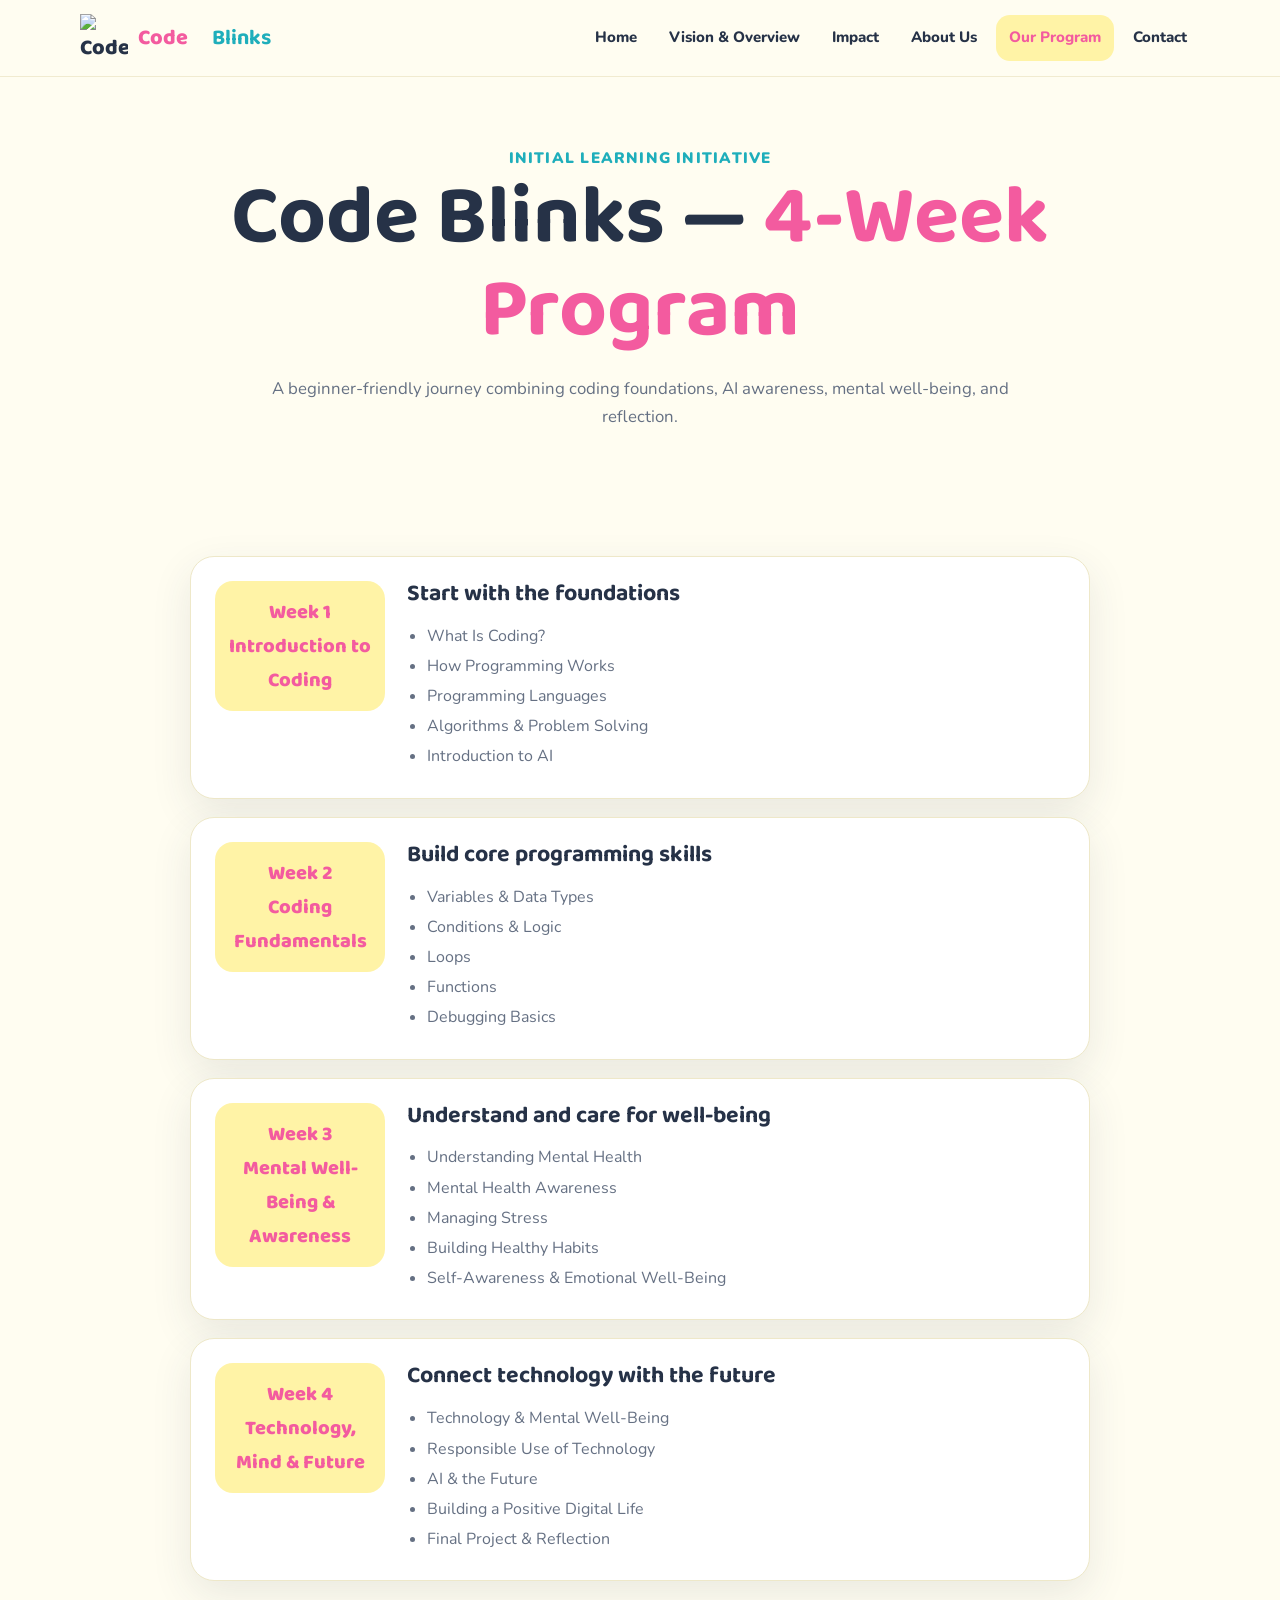
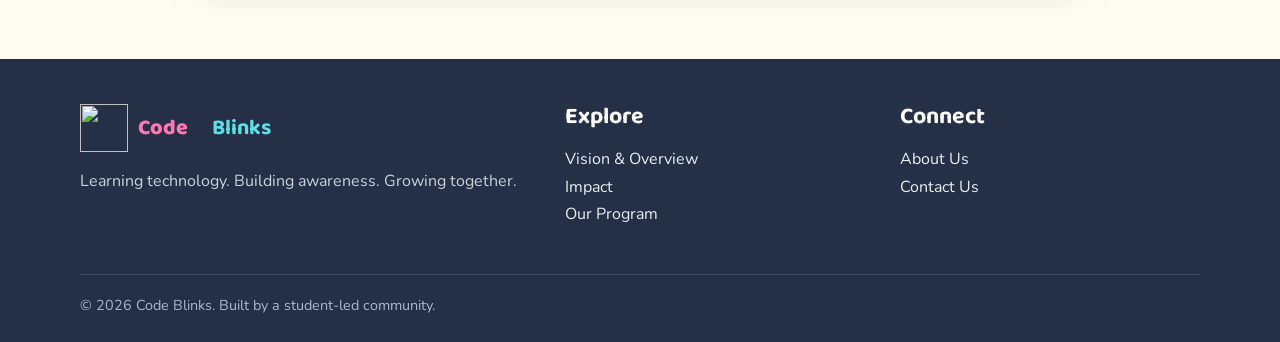
==== program.html @ 30666ae7 "Add another section" ====
<!doctype html>
<html lang="en">
<head>
<meta charset="utf-8">
<meta name="viewport" content="width=device-width,initial-scale=1">
<meta name="description" content="Code Blinks — a student-led community for technology learning, AI awareness, mental well-being, and growth.">
<title>Our Program | Code Blinks</title>
<link rel="stylesheet" href="style.css">
</head>
<body>

<header class="navbar">
  <div class="container nav-inner">
    <a class="brand" href="index.html">
      <img src="assets/logo.png" alt="Code Blinks logo">
      <span>Code</span>&nbsp;<b>Blinks</b>
    </a>
    <button class="menu-btn" aria-label="Open navigation" onclick="toggleMenu()">☰</button>
    <nav class="nav-links" id="navLinks">
      <a href="index.html">Home</a>
      <a href="vision.html">Vision & Overview</a>
      <a href="impact.html">Impact</a>
      <a href="about.html">About Us</a>
      <a href="program.html">Our Program</a>
      <a href="contact.html">Contact</a>
    </nav>
  </div>
</header>

<main>
<section class="page-hero">
  <div class="container">
    <span class="page-title-mark">Initial learning initiative</span>
    <h1>Code Blinks — <span class="gradient-text">4-Week Program</span></h1>
    <p>A beginner-friendly journey combining coding foundations, AI awareness, mental well-being, and reflection.</p>
  </div>
</section>
<section class="section">
  <div class="container">
    <div class="timeline">
      <article class="week">
        <div class="week-number">Week 1<br>Introduction to Coding</div>
        <div><h3>Start with the foundations</h3><ul><li>What Is Coding?</li><li>How Programming Works</li><li>Programming Languages</li><li>Algorithms & Problem Solving</li><li>Introduction to AI</li></ul></div>
      </article>
      <article class="week">
        <div class="week-number">Week 2<br>Coding Fundamentals</div>
        <div><h3>Build core programming skills</h3><ul><li>Variables & Data Types</li><li>Conditions & Logic</li><li>Loops</li><li>Functions</li><li>Debugging Basics</li></ul></div>
      </article>
      <article class="week">
        <div class="week-number">Week 3<br>Mental Well-Being & Awareness</div>
        <div><h3>Understand and care for well-being</h3><ul><li>Understanding Mental Health</li><li>Mental Health Awareness</li><li>Managing Stress</li><li>Building Healthy Habits</li><li>Self-Awareness & Emotional Well-Being</li></ul></div>
      </article>
      <article class="week">
        <div class="week-number">Week 4<br>Technology, Mind & Future</div>
        <div><h3>Connect technology with the future</h3><ul><li>Technology & Mental Well-Being</li><li>Responsible Use of Technology</li><li>AI & the Future</li><li>Building a Positive Digital Life</li><li>Final Project & Reflection</li></ul></div>
      </article>
    </div>
  </div>
</section>
</main>

<footer class="footer">
  <div class="container">
    <div class="footer-grid">
      <div>
        <a class="brand" href="index.html"><img src="assets/logo.png" alt=""> <span>Code</span>&nbsp;<b>Blinks</b></a>
        <p>Learning technology. Building awareness. Growing together.</p>
      </div>
      <div>
        <h3>Explore</h3>
        <p><a href="vision.html">Vision & Overview</a><br>
        <a href="impact.html">Impact</a><br>
        <a href="program.html">Our Program</a></p>
      </div>
      <div>
        <h3>Connect</h3>
        <p><a href="about.html">About Us</a><br>
        <a href="contact.html">Contact Us</a></p>
      </div>
    </div>
    <div class="footer-bottom">© 2026 Code Blinks. Built by a student-led community.</div>
  </div>
</footer>


<script>
function toggleMenu(){
  document.getElementById('navLinks').classList.toggle('open');
}
document.querySelectorAll('.nav-links a').forEach(a=>{
  if(a.pathname.split('/').pop() === location.pathname.split('/').pop()) a.classList.add('active');
});
</script>

</body>
</html>
---- style.css ----
@import url('https://fonts.googleapis.com/css2?family=Baloo+2:wght@500;600;700;800&family=Nunito:wght@400;600;700;800&display=swap');

:root{
  --cream:#fffdf1;
  --yellow:#fff3a6;
  --yellow-strong:#ffe66d;
  --pink:#f35b9f;
  --cyan:#42cbd7;
  --cyan-dark:#1faebb;
  --ink:#263247;
  --muted:#657083;
  --white:#ffffff;
  --line:#eee8c9;
  --shadow:0 14px 40px rgba(52,62,82,.10);
  --radius:24px;
}

*{box-sizing:border-box}
html{scroll-behavior:smooth}
body{
  margin:0;
  background:var(--cream);
  color:var(--ink);
  font-family:"Nunito",system-ui,-apple-system,sans-serif;
  line-height:1.7;
}
a{color:inherit;text-decoration:none}
img{max-width:100%;display:block}
.container{width:min(1120px,92%);margin:auto}

.navbar{
  position:sticky;top:0;z-index:50;
  background:rgba(255,253,241,.94);
  backdrop-filter:blur(12px);
  border-bottom:1px solid rgba(238,232,201,.8);
}
.nav-inner{height:76px;display:flex;align-items:center;justify-content:space-between;gap:24px}
.brand{display:flex;align-items:center;gap:10px;font-family:"Baloo 2";font-size:1.35rem;font-weight:800}
.brand img{width:48px;height:48px;object-fit:contain}
.brand span{color:var(--pink)}
.brand b{color:var(--cyan-dark)}
.nav-links{display:flex;align-items:center;gap:6px}
.nav-links a{
  padding:10px 13px;border-radius:14px;font-weight:800;font-size:.94rem;
}
.nav-links a:hover,.nav-links a.active{background:var(--yellow);color:var(--pink)}
.menu-btn{display:none;border:0;background:var(--yellow);font-size:1.4rem;border-radius:12px;padding:7px 12px}

.hero{padding:28px 0 70px}
.hero-banner{
  border-radius:30px;overflow:hidden;box-shadow:var(--shadow);
  background:var(--yellow);
}
.hero-banner img{width:100%;height:auto}
.hero-copy{text-align:center;max-width:820px;margin:44px auto 0}
.kicker{
  display:inline-block;background:var(--yellow);color:var(--pink);
  padding:7px 15px;border-radius:999px;font-weight:800;margin-bottom:12px
}
h1,h2,h3{font-family:"Baloo 2";line-height:1.12;margin:0 0 16px}
h1{font-size:clamp(2.6rem,7vw,5.2rem)}
h2{font-size:clamp(2rem,4vw,3.1rem)}
h3{font-size:1.45rem}
.gradient-text{color:var(--pink)}
.hero-copy p{font-size:1.1rem;color:var(--muted);max-width:760px;margin:0 auto 25px}
.buttons{display:flex;justify-content:center;gap:12px;flex-wrap:wrap}
.btn{
  display:inline-flex;align-items:center;justify-content:center;
  padding:12px 21px;border-radius:999px;font-weight:800;border:2px solid transparent;
  transition:.2s transform,.2s box-shadow
}
.btn:hover{transform:translateY(-2px);box-shadow:0 8px 20px rgba(52,62,82,.12)}
.btn-primary{background:var(--pink);color:white}
.btn-secondary{background:white;border-color:var(--cyan);color:var(--cyan-dark)}

.section{padding:78px 0}
.section.alt{background:#fff}
.section-head{text-align:center;max-width:760px;margin:0 auto 38px}
.section-head p{color:var(--muted)}
.grid{display:grid;gap:22px}
.grid-3{grid-template-columns:repeat(3,1fr)}
.grid-2{grid-template-columns:repeat(2,1fr)}
.card{
  background:white;border:1px solid var(--line);border-radius:var(--radius);
  padding:28px;box-shadow:var(--shadow)
}
.card.yellow{background:#fff9ce}
.card.pink{background:#fff0f7}
.card.cyan{background:#ebfcfd}
.icon{
  width:52px;height:52px;border-radius:17px;display:grid;place-items:center;
  font-size:1.6rem;background:var(--yellow);margin-bottom:17px
}
.card p{color:var(--muted);margin:0}
.check-list{list-style:none;padding:0;margin:0}
.check-list li{padding:8px 0 8px 29px;position:relative;color:var(--muted)}
.check-list li:before{content:"✓";position:absolute;left:0;color:var(--pink);font-weight:900}

.page-hero{padding:68px 0 46px;text-align:center}
.page-hero p{max-width:760px;margin:auto;color:var(--muted);font-size:1.05rem}
.page-title-mark{font-size:.95rem;color:var(--cyan-dark);font-weight:900;letter-spacing:.08em;text-transform:uppercase}

.split{display:grid;grid-template-columns:1fr 1fr;gap:45px;align-items:center}
.split-image{border-radius:28px;overflow:hidden;background:var(--yellow);box-shadow:var(--shadow)}
.split-image img{width:100%;height:auto}
.quote{
  border-left:5px solid var(--pink);padding:10px 0 10px 20px;
  font-size:1.15rem;font-weight:700
}

.timeline{display:grid;gap:18px;max-width:900px;margin:auto}
.week{
  display:grid;grid-template-columns:170px 1fr;gap:22px;align-items:start;
  background:white;border:1px solid var(--line);border-radius:24px;padding:24px;box-shadow:var(--shadow)
}
.week-number{
  background:var(--yellow);border-radius:18px;padding:14px;text-align:center;
  font-family:"Baloo 2";font-size:1.25rem;font-weight:800;color:var(--pink)
}
.week ul{margin:8px 0 0;padding-left:20px;color:var(--muted)}
.week li{margin:3px 0}

.mission{
  background:linear-gradient(135deg,#fff5aa,#fff0f7);
  border:1px solid var(--line);border-radius:30px;padding:45px;text-align:center;
  box-shadow:var(--shadow)
}
.mission p{max-width:800px;margin:0 auto 24px;color:var(--muted);font-size:1.08rem}

.footer{background:#253047;color:#fff;padding:45px 0 25px}
.footer-grid{display:grid;grid-template-columns:1.5fr 1fr 1fr;gap:35px}
.footer .brand{color:white}
.footer .brand span{color:#ff76b3}
.footer .brand b{color:#5be0e7}
.footer p{color:#cbd1dc}
.footer a{color:#e9edf3}
.footer a:hover{color:#ffe66d}
.footer-bottom{border-top:1px solid rgba(255,255,255,.12);margin-top:30px;padding-top:18px;color:#aeb7c5;font-size:.9rem}

.contact-form-card{max-width:760px;margin:auto;text-align:center}
.form-note{color:var(--muted);margin-bottom:25px}

.reveal{animation:fadeUp .65s ease both}
@keyframes fadeUp{from{opacity:0;transform:translateY(12px)}to{opacity:1;transform:none}}

@media(max-width:850px){
  .menu-btn{display:block}
  .nav-links{
    display:none;position:absolute;left:4%;right:4%;top:70px;background:white;
    padding:10px;border-radius:18px;box-shadow:var(--shadow);border:1px solid var(--line);
    flex-direction:column;align-items:stretch
  }
  .nav-links.open{display:flex}
  .nav-links a{text-align:center}
  .grid-3,.grid-2,.split,.footer-grid{grid-template-columns:1fr}
  .week{grid-template-columns:1fr}
  .hero{padding-top:18px}
}
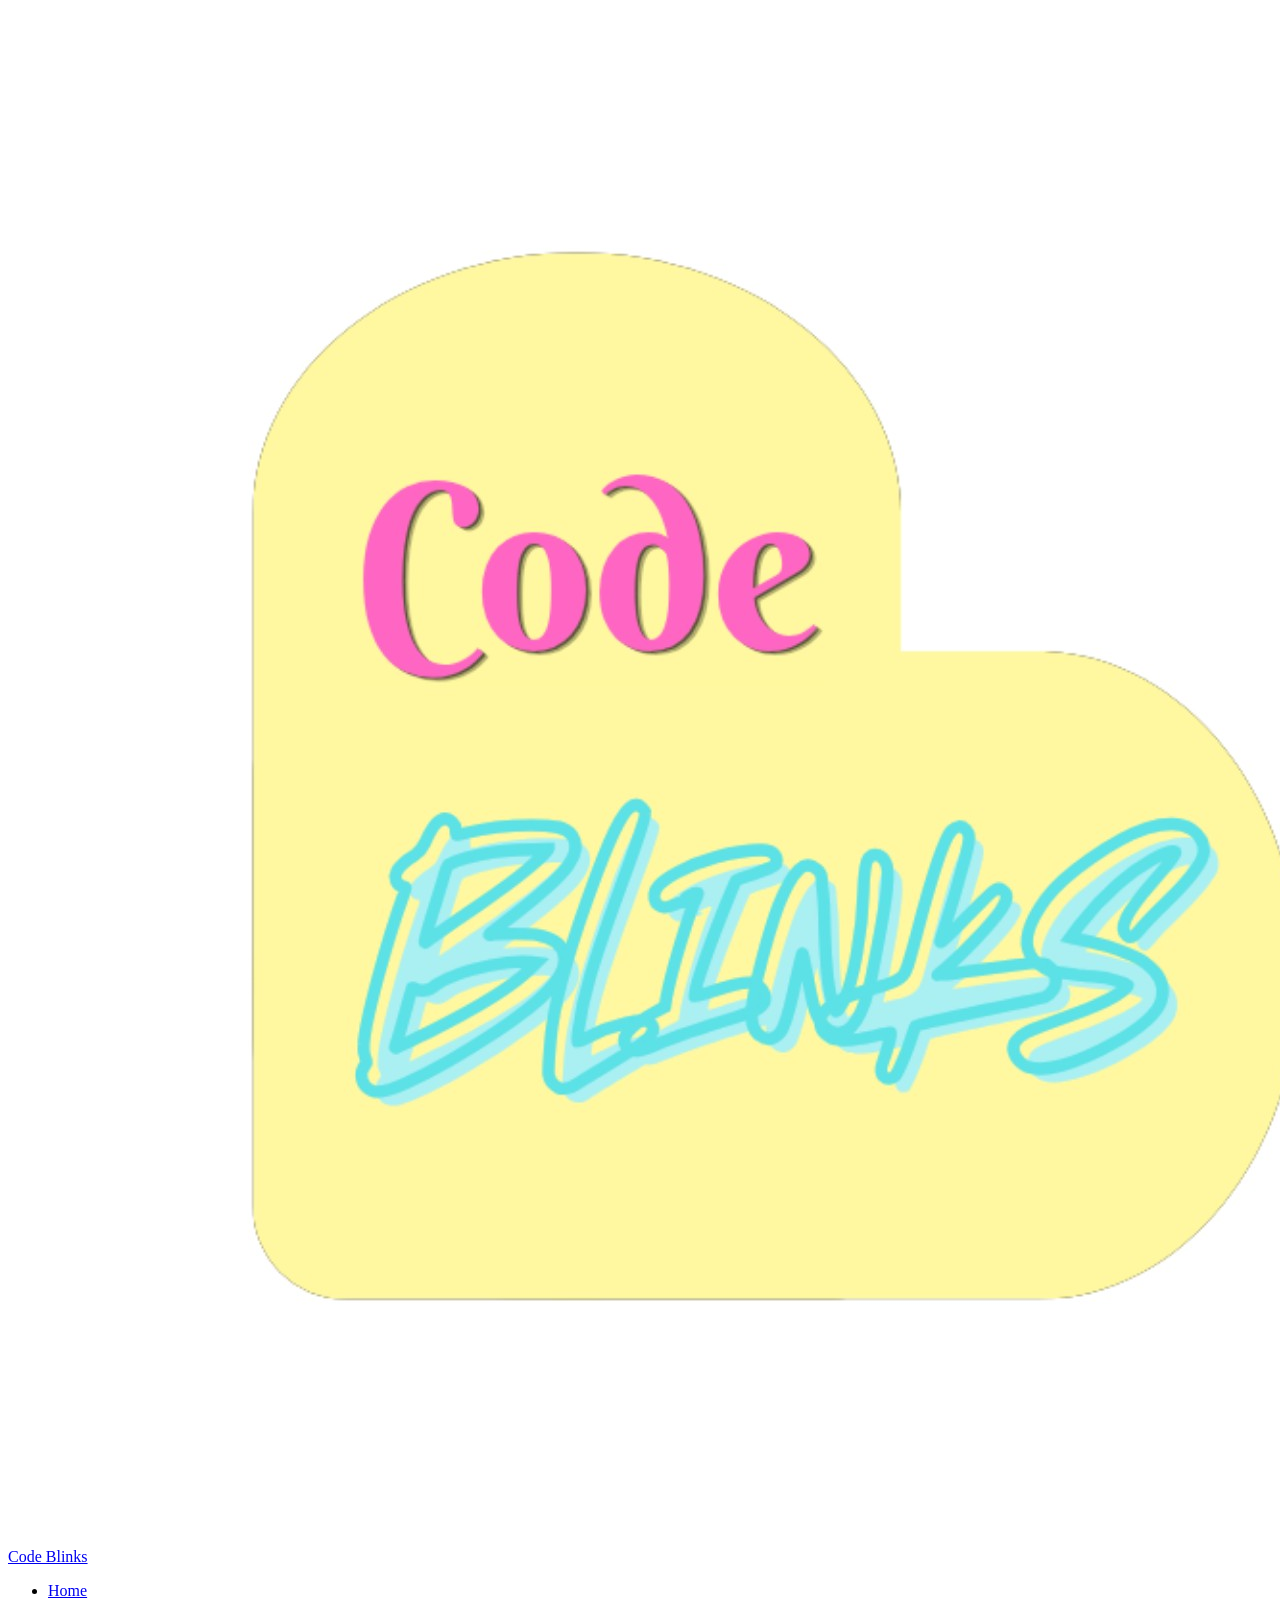
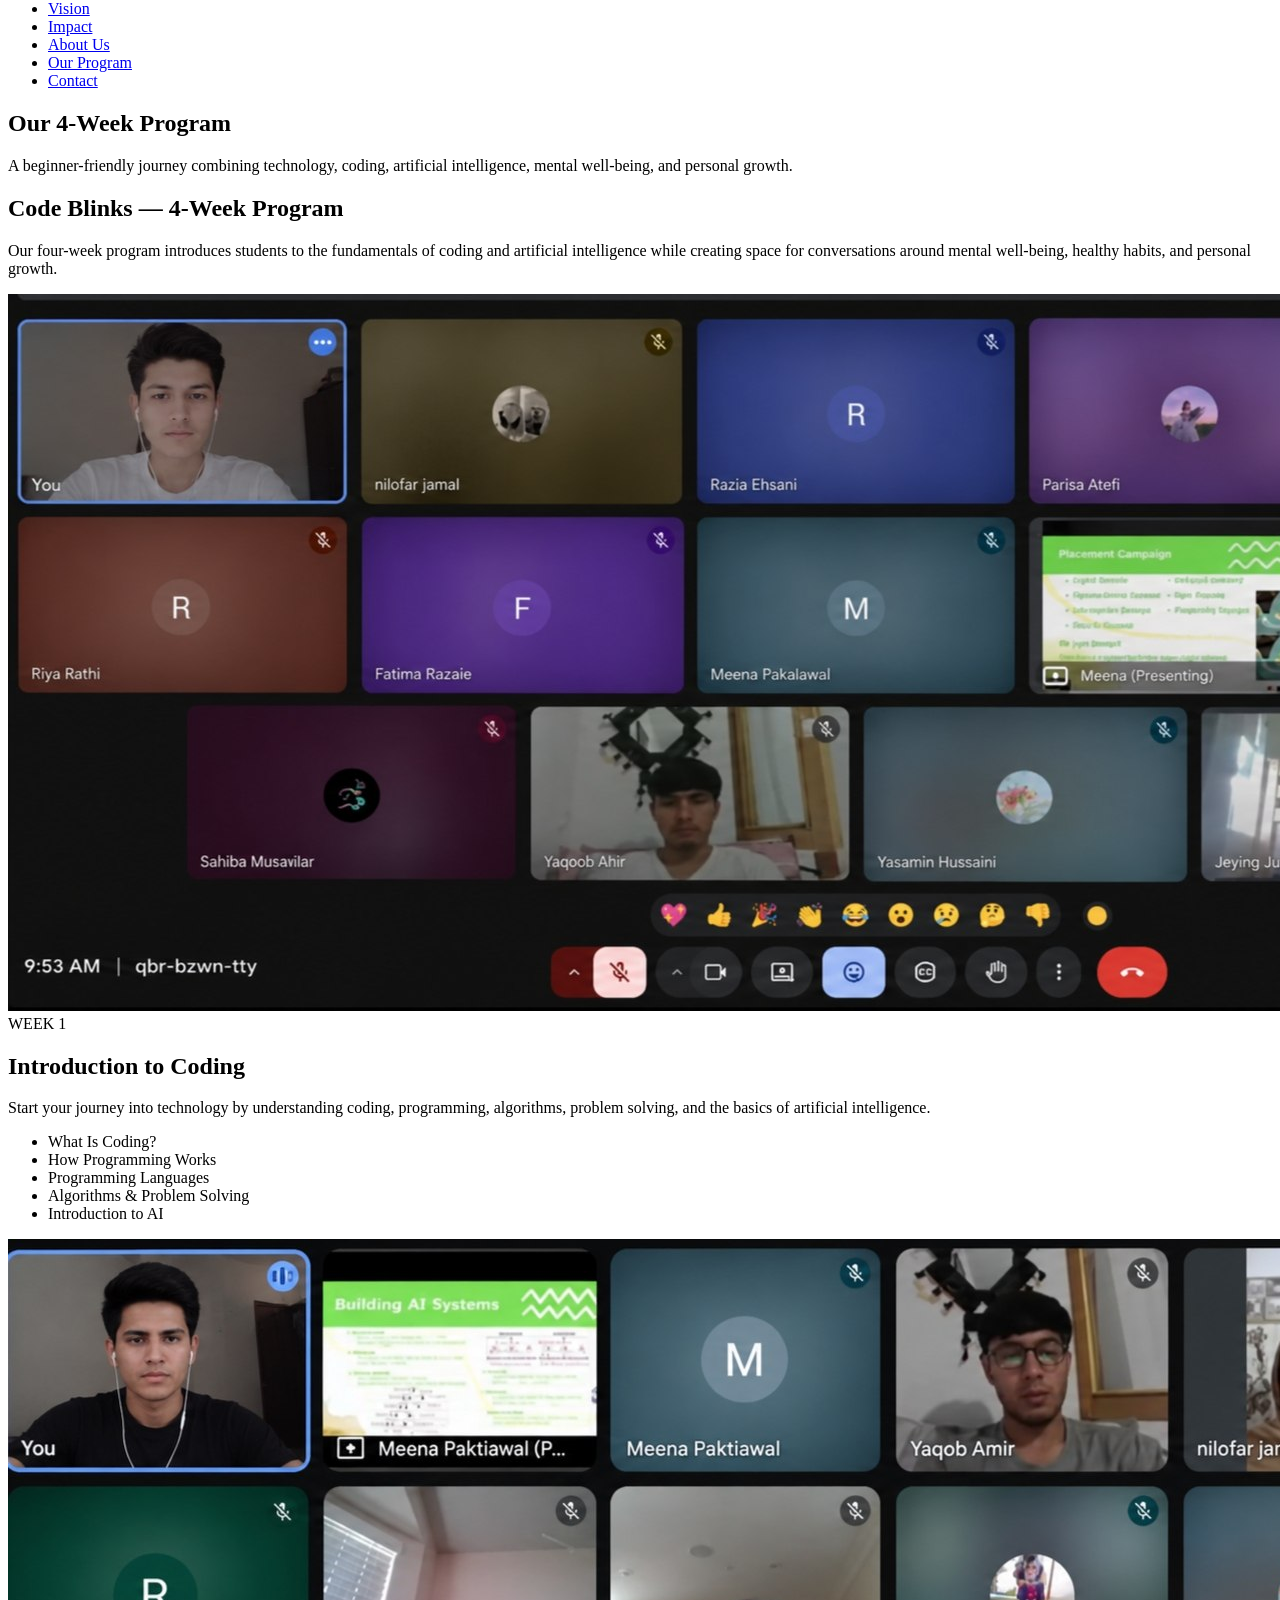
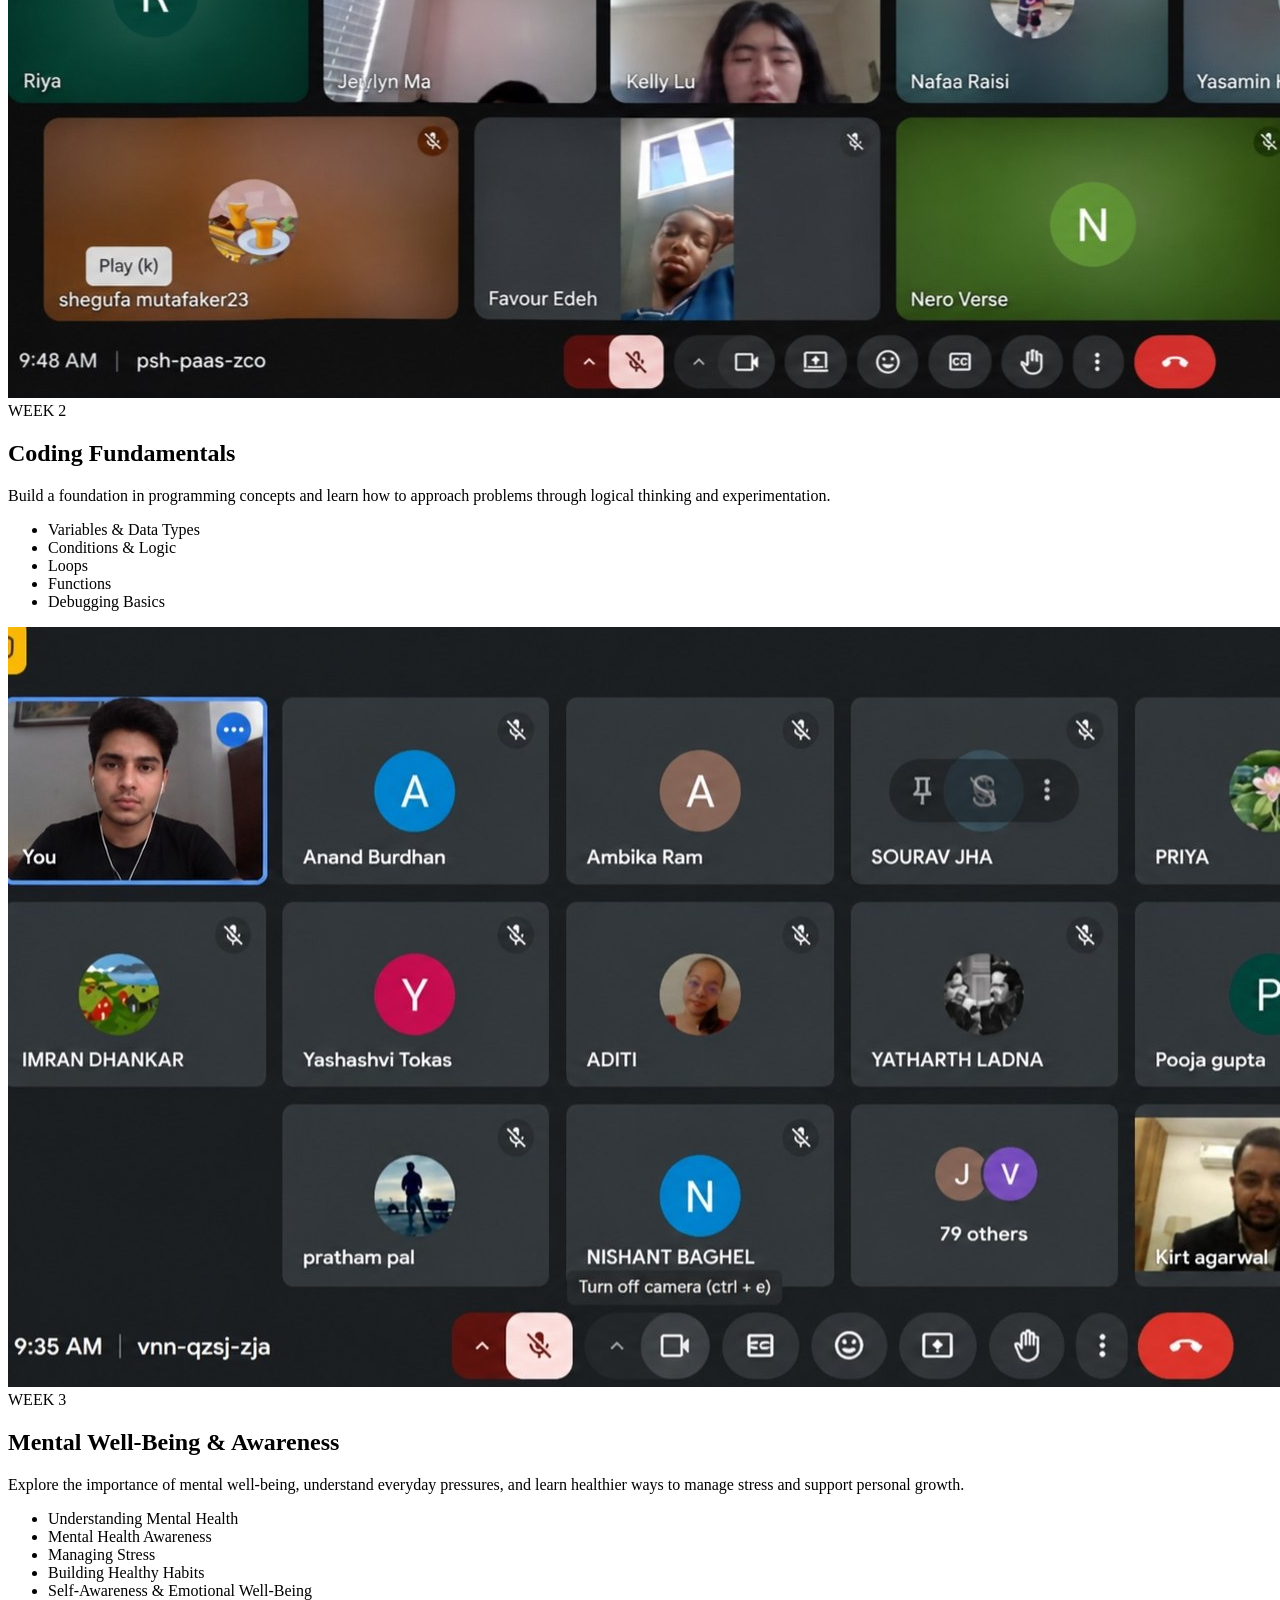
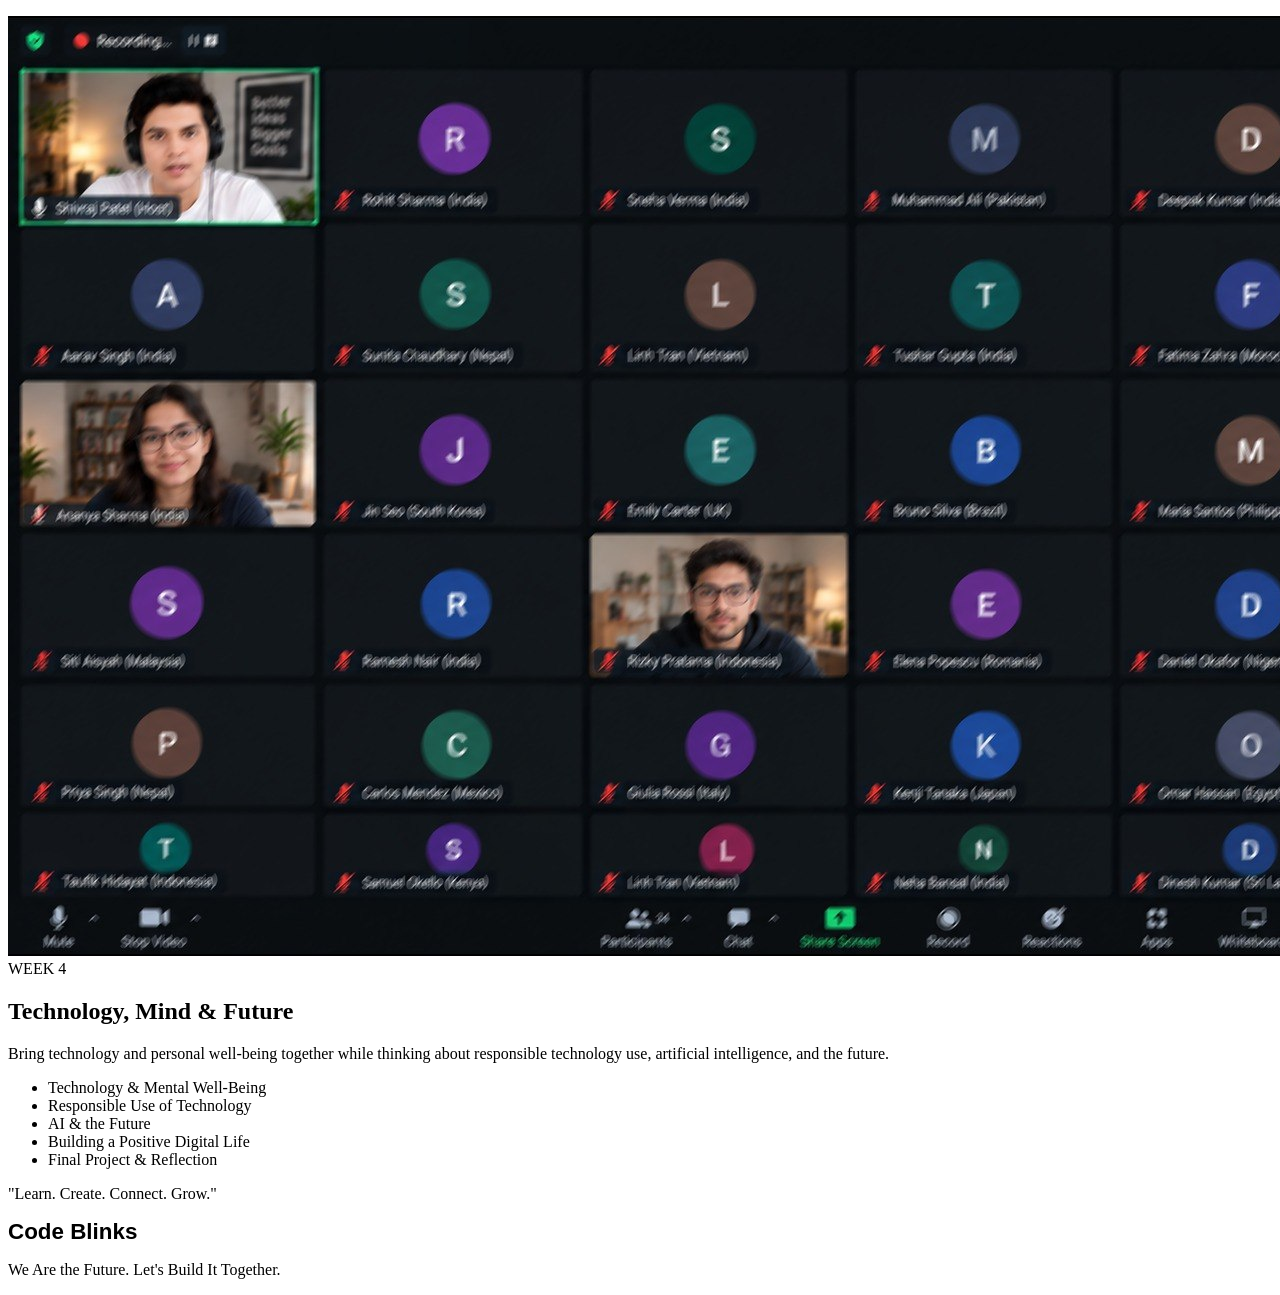
==== commit 9cc46701: "Update program.html" ====
--- a/program.html
+++ b/program.html
@@ -1,96 +1,424 @@
-<!doctype html>
+<!DOCTYPE html>
 <html lang="en">
 <head>
-<meta charset="utf-8">
-<meta name="viewport" content="width=device-width,initial-scale=1">
-<meta name="description" content="Code Blinks — a student-led community for technology learning, AI awareness, mental well-being, and growth.">
-<title>Our Program | Code Blinks</title>
-<link rel="stylesheet" href="style.css">
+    <meta charset="UTF-8">
+
+    <meta name="viewport" content="width=device-width, initial-scale=1.0">
+
+    <title>Our Program | Code Blinks</title>
+
+    <meta
+        name="description"
+        content="Explore the Code Blinks 4-week program covering coding, AI, mental well-being, technology, and personal growth."
+    >
+
+    <link rel="stylesheet" href="style.css">
 </head>
+
 <body>
 
-<header class="navbar">
-  <div class="container nav-inner">
-    <a class="brand" href="index.html">
-      <img src="assets/logo.png" alt="Code Blinks logo">
-      <span>Code</span>&nbsp;<b>Blinks</b>
-    </a>
-    <button class="menu-btn" aria-label="Open navigation" onclick="toggleMenu()">☰</button>
-    <nav class="nav-links" id="navLinks">
-      <a href="index.html">Home</a>
-      <a href="vision.html">Vision & Overview</a>
-      <a href="impact.html">Impact</a>
-      <a href="about.html">About Us</a>
-      <a href="program.html">Our Program</a>
-      <a href="contact.html">Contact</a>
-    </nav>
-  </div>
-</header>
-
-<main>
-<section class="page-hero">
-  <div class="container">
-    <span class="page-title-mark">Initial learning initiative</span>
-    <h1>Code Blinks — <span class="gradient-text">4-Week Program</span></h1>
-    <p>A beginner-friendly journey combining coding foundations, AI awareness, mental well-being, and reflection.</p>
-  </div>
-</section>
-<section class="section">
-  <div class="container">
-    <div class="timeline">
-      <article class="week">
-        <div class="week-number">Week 1<br>Introduction to Coding</div>
-        <div><h3>Start with the foundations</h3><ul><li>What Is Coding?</li><li>How Programming Works</li><li>Programming Languages</li><li>Algorithms & Problem Solving</li><li>Introduction to AI</li></ul></div>
-      </article>
-      <article class="week">
-        <div class="week-number">Week 2<br>Coding Fundamentals</div>
-        <div><h3>Build core programming skills</h3><ul><li>Variables & Data Types</li><li>Conditions & Logic</li><li>Loops</li><li>Functions</li><li>Debugging Basics</li></ul></div>
-      </article>
-      <article class="week">
-        <div class="week-number">Week 3<br>Mental Well-Being & Awareness</div>
-        <div><h3>Understand and care for well-being</h3><ul><li>Understanding Mental Health</li><li>Mental Health Awareness</li><li>Managing Stress</li><li>Building Healthy Habits</li><li>Self-Awareness & Emotional Well-Being</li></ul></div>
-      </article>
-      <article class="week">
-        <div class="week-number">Week 4<br>Technology, Mind & Future</div>
-        <div><h3>Connect technology with the future</h3><ul><li>Technology & Mental Well-Being</li><li>Responsible Use of Technology</li><li>AI & the Future</li><li>Building a Positive Digital Life</li><li>Final Project & Reflection</li></ul></div>
-      </article>
-    </div>
-  </div>
-</section>
-</main>
-
-<footer class="footer">
-  <div class="container">
-    <div class="footer-grid">
-      <div>
-        <a class="brand" href="index.html"><img src="assets/logo.png" alt=""> <span>Code</span>&nbsp;<b>Blinks</b></a>
-        <p>Learning technology. Building awareness. Growing together.</p>
-      </div>
-      <div>
-        <h3>Explore</h3>
-        <p><a href="vision.html">Vision & Overview</a><br>
-        <a href="impact.html">Impact</a><br>
-        <a href="program.html">Our Program</a></p>
-      </div>
-      <div>
-        <h3>Connect</h3>
-        <p><a href="about.html">About Us</a><br>
-        <a href="contact.html">Contact Us</a></p>
-      </div>
-    </div>
-    <div class="footer-bottom">© 2026 Code Blinks. Built by a student-led community.</div>
-  </div>
-</footer>
-
-
-<script>
-function toggleMenu(){
-  document.getElementById('navLinks').classList.toggle('open');
-}
-document.querySelectorAll('.nav-links a').forEach(a=>{
-  if(a.pathname.split('/').pop() === location.pathname.split('/').pop()) a.classList.add('active');
-});
-</script>
+    <!-- =========================
+         HEADER
+    ========================== -->
+
+    <header class="site-header">
+
+        <div class="container nav">
+
+            <a href="index.html" class="brand">
+
+                <img
+                    src="assets/logo.png"
+                    alt="Code Blinks Logo"
+                >
+
+                <span>Code Blinks</span>
+
+            </a>
+
+            <nav>
+
+                <ul class="nav-links">
+
+                    <li>
+                        <a href="index.html">Home</a>
+                    </li>
+
+                    <li>
+                        <a href="vision.html">Vision</a>
+                    </li>
+
+                    <li>
+                        <a href="impact.html">Impact</a>
+                    </li>
+
+                    <li>
+                        <a href="about.html">About Us</a>
+                    </li>
+
+                    <li>
+                        <a href="program.html" class="active">
+                            Our Program
+                        </a>
+                    </li>
+
+                    <li>
+                        <a href="contact.html">Contact</a>
+                    </li>
+
+                </ul>
+
+            </nav>
+
+        </div>
+
+    </header>
+
+
+    <!-- =========================
+         PAGE HERO
+    ========================== -->
+
+    <main>
+
+        <section class="page-hero">
+
+            <div class="container">
+
+                <h1>Our 4-Week Program</h1>
+
+                <p>
+                    A beginner-friendly journey combining technology,
+                    coding, artificial intelligence, mental well-being,
+                    and personal growth.
+                </p>
+
+            </div>
+
+        </section>
+
+
+        <!-- =========================
+             PROGRAM INTRODUCTION
+        ========================== -->
+
+        <section class="section">
+
+            <div class="container">
+
+                <div class="highlight">
+
+                    <h2>Code Blinks — 4-Week Program</h2>
+
+                    <p>
+                        Our four-week program introduces students to the
+                        fundamentals of coding and artificial intelligence
+                        while creating space for conversations around
+                        mental well-being, healthy habits, and personal
+                        growth.
+                    </p>
+
+                </div>
+
+
+                <!-- =========================
+                     WEEKLY PROGRAM
+                ========================== -->
+
+                <div class="timeline">
+
+
+                    <!-- =====================
+                         WEEK 1
+                    ====================== -->
+
+                    <article class="week-card">
+
+                        <div class="week-image">
+
+                            <img
+                                src="assets/week1.jpg"
+                                alt="Introduction to Coding"
+                            >
+
+                        </div>
+
+                        <div class="week-content">
+
+                            <span class="week-label">
+                                WEEK 1
+                            </span>
+
+                            <h2>
+                                Introduction to Coding
+                            </h2>
+
+                            <p>
+                              Start your journey into technology by
+                                understanding coding, programming,
+                                algorithms, problem solving, and the
+                                basics of artificial intelligence.
+                            </p>
+
+                            <ul>
+
+                                <li>
+                                    What Is Coding?
+                                </li>
+
+                                <li>
+                                    How Programming Works
+                                </li>
+
+                                <li>
+                                    Programming Languages
+                                </li>
+
+                                <li>
+                                    Algorithms &amp; Problem Solving
+                                </li>
+
+                                <li>
+                                    Introduction to AI
+                                </li>
+
+                            </ul>
+
+                        </div>
+
+                    </article>
+
+
+                    <!-- =====================
+                         WEEK 2
+                    ====================== -->
+
+                    <article class="week-card">
+
+                        <div class="week-image">
+
+                            <img
+                                src="assets/week2.jpg"
+                                alt="Coding Fundamentals"
+                            >
+
+                        </div>
+
+                        <div class="week-content">
+
+                            <span class="week-label">
+                                WEEK 2
+                            </span>
+
+                            <h2>
+                                Coding Fundamentals
+                            </h2>
+
+                            <p>
+                                Build a foundation in programming concepts
+                                and learn how to approach problems through
+                                logical thinking and experimentation.
+                            </p>
+
+                            <ul>
+
+                                <li>
+                                    Variables &amp; Data Types
+                                </li>
+
+                                <li>
+                                    Conditions &amp; Logic
+                                </li>
+
+                                <li>
+                                    Loops
+                                </li>
+
+                                <li>
+                                    Functions
+                                </li>
+
+                                <li>
+                                    Debugging Basics
+                                </li>
+
+                            </ul>
+
+                        </div>
+
+                    </article>
+
+
+                    <!-- =====================
+                         WEEK 3
+                    ====================== -->
+
+                    <article class="week-card">
+
+                        <div class="week-image">
+
+                            <img
+                                src="assets/week3.jpg"
+                                alt="Mental Well-Being and Awareness"
+                            >
+
+                        </div>
+
+                        <div class="week-content">
+
+                            <span class="week-label">
+                                WEEK 3
+                            </span>
+
+                            <h2>
+                                Mental Well-Being &amp; Awareness
+                            </h2>
+
+                            <p>
+                                Explore the importance of mental well-being,
+                                understand everyday pressures, and learn
+                                healthier ways to manage stress and support
+                                personal growth.
+                            </p>
+
+                            <ul>
+                              <li>
+                                    Understanding Mental Health
+                                </li>
+
+                                <li>
+                                    Mental Health Awareness
+                                </li>
+
+                                <li>
+                                    Managing Stress
+                                </li>
+
+                                <li>
+                                    Building Healthy Habits
+                                </li>
+
+                                <li>
+                                    Self-Awareness &amp; Emotional Well-Being
+                                </li>
+
+                            </ul>
+
+                        </div>
+
+                    </article>
+
+
+                    <!-- =====================
+                         WEEK 4
+                    ====================== -->
+
+                    <article class="week-card">
+
+                        <div class="week-image">
+
+                            <img
+                                src="assets/week4.jpg"
+                                alt="Technology, Mind and Future"
+                            >
+
+                        </div>
+
+                        <div class="week-content">
+
+                            <span class="week-label">
+                                WEEK 4
+                            </span>
+
+                            <h2>
+                                Technology, Mind &amp; Future
+                            </h2>
+
+                            <p>
+                                Bring technology and personal well-being
+                                together while thinking about responsible
+                                technology use, artificial intelligence,
+                                and the future.
+                            </p>
+
+                            <ul>
+
+                                <li>
+                                    Technology &amp; Mental Well-Being
+                                </li>
+
+                                <li>
+                                    Responsible Use of Technology
+                                </li>
+
+                                <li>
+                                    AI &amp; the Future
+                                </li>
+
+                                <li>
+                                    Building a Positive Digital Life
+                                </li>
+
+                                <li>
+                                    Final Project &amp; Reflection
+                                </li>
+
+                            </ul>
+
+                        </div>
+
+                    </article>
+
+
+                </div>
+
+            </div>
+
+        </section>
+
+
+        <!-- =========================
+             CLOSING MESSAGE
+        ========================== -->
+
+        <section class="section">
+
+            <div class="container">
+
+                <div class="quote">
+
+                    <p>
+                        "Learn. Create. Connect. Grow."
+                    </p>
+
+                </div>
+
+            </div>
+
+        </section>
+
+    </main>
+
+
+    <!-- =========================
+         FOOTER
+    ========================== -->
+
+    <footer class="site-footer">
+
+        <div class="container footer-inner">
+
+            <div class="footer-brand">
+                Code Blinks
+            </div>
+
+            <p>
+                We Are the Future. Let's Build It Together.
+            </p>
+
+        </div>
+
+    </footer>
 
 </body>
 </html>
--- a/style.css
+++ b/style.css
@@ -1,158 +1,116 @@
-@import url('https://fonts.googleapis.com/css2?family=Baloo+2:wght@500;600;700;800&family=Nunito:wght@400;600;700;800&display=swap');
-
-:root{
-  --cream:#fffdf1;
-  --yellow:#fff3a6;
-  --yellow-strong:#ffe66d;
-  --pink:#f35b9f;
-  --cyan:#42cbd7;
-  --cyan-dark:#1faebb;
-  --ink:#263247;
-  --muted:#657083;
-  --white:#ffffff;
-  --line:#eee8c9;
-  --shadow:0 14px 40px rgba(52,62,82,.10);
-  --radius:24px;
+.footer-brand {
+    font-family: "Baloo 2", sans-serif;
+    font-size: 1.4rem;
+    font-weight: 800;
 }
 
-*{box-sizing:border-box}
-html{scroll-behavior:smooth}
-body{
-  margin:0;
-  background:var(--cream);
-  color:var(--ink);
-  font-family:"Nunito",system-ui,-apple-system,sans-serif;
-  line-height:1.7;
-}
-a{color:inherit;text-decoration:none}
-img{max-width:100%;display:block}
-.container{width:min(1120px,92%);margin:auto}
+/* =========================
+   MOBILE NAVIGATION
+========================= */
 
-.navbar{
-  position:sticky;top:0;z-index:50;
-  background:rgba(255,253,241,.94);
-  backdrop-filter:blur(12px);
-  border-bottom:1px solid rgba(238,232,201,.8);
-}
-.nav-inner{height:76px;display:flex;align-items:center;justify-content:space-between;gap:24px}
-.brand{display:flex;align-items:center;gap:10px;font-family:"Baloo 2";font-size:1.35rem;font-weight:800}
-.brand img{width:48px;height:48px;object-fit:contain}
-.brand span{color:var(--pink)}
-.brand b{color:var(--cyan-dark)}
-.nav-links{display:flex;align-items:center;gap:6px}
-.nav-links a{
-  padding:10px 13px;border-radius:14px;font-weight:800;font-size:.94rem;
-}
-.nav-links a:hover,.nav-links a.active{background:var(--yellow);color:var(--pink)}
-.menu-btn{display:none;border:0;background:var(--yellow);font-size:1.4rem;border-radius:12px;padding:7px 12px}
+@media (max-width: 850px) {
 
-.hero{padding:28px 0 70px}
-.hero-banner{
-  border-radius:30px;overflow:hidden;box-shadow:var(--shadow);
-  background:var(--yellow);
-}
-.hero-banner img{width:100%;height:auto}
-.hero-copy{text-align:center;max-width:820px;margin:44px auto 0}
-.kicker{
-  display:inline-block;background:var(--yellow);color:var(--pink);
-  padding:7px 15px;border-radius:999px;font-weight:800;margin-bottom:12px
-}
-h1,h2,h3{font-family:"Baloo 2";line-height:1.12;margin:0 0 16px}
-h1{font-size:clamp(2.6rem,7vw,5.2rem)}
-h2{font-size:clamp(2rem,4vw,3.1rem)}
-h3{font-size:1.45rem}
-.gradient-text{color:var(--pink)}
-.hero-copy p{font-size:1.1rem;color:var(--muted);max-width:760px;margin:0 auto 25px}
-.buttons{display:flex;justify-content:center;gap:12px;flex-wrap:wrap}
-.btn{
-  display:inline-flex;align-items:center;justify-content:center;
-  padding:12px 21px;border-radius:999px;font-weight:800;border:2px solid transparent;
-  transition:.2s transform,.2s box-shadow
-}
-.btn:hover{transform:translateY(-2px);box-shadow:0 8px 20px rgba(52,62,82,.12)}
-.btn-primary{background:var(--pink);color:white}
-.btn-secondary{background:white;border-color:var(--cyan);color:var(--cyan-dark)}
+    .nav {
+        flex-direction: column;
+        padding: 14px 0;
+    }
 
-.section{padding:78px 0}
-.section.alt{background:#fff}
-.section-head{text-align:center;max-width:760px;margin:0 auto 38px}
-.section-head p{color:var(--muted)}
-.grid{display:grid;gap:22px}
-.grid-3{grid-template-columns:repeat(3,1fr)}
-.grid-2{grid-template-columns:repeat(2,1fr)}
-.card{
-  background:white;border:1px solid var(--line);border-radius:var(--radius);
-  padding:28px;box-shadow:var(--shadow)
-}
-.card.yellow{background:#fff9ce}
-.card.pink{background:#fff0f7}
-.card.cyan{background:#ebfcfd}
-.icon{
-  width:52px;height:52px;border-radius:17px;display:grid;place-items:center;
-  font-size:1.6rem;background:var(--yellow);margin-bottom:17px
-}
-.card p{color:var(--muted);margin:0}
-.check-list{list-style:none;padding:0;margin:0}
-.check-list li{padding:8px 0 8px 29px;position:relative;color:var(--muted)}
-.check-list li:before{content:"✓";position:absolute;left:0;color:var(--pink);font-weight:900}
+    .nav-links {
+        width: 100%;
+        justify-content: center;
+        flex-wrap: wrap;
+    }
 
-.page-hero{padding:68px 0 46px;text-align:center}
-.page-hero p{max-width:760px;margin:auto;color:var(--muted);font-size:1.05rem}
-.page-title-mark{font-size:.95rem;color:var(--cyan-dark);font-weight:900;letter-spacing:.08em;text-transform:uppercase}
+    .nav-links a {
+        padding: 7px 10px;
+        font-size: 0.9rem;
+    }
 
-.split{display:grid;grid-template-columns:1fr 1fr;gap:45px;align-items:center}
-.split-image{border-radius:28px;overflow:hidden;background:var(--yellow);box-shadow:var(--shadow)}
-.split-image img{width:100%;height:auto}
-.quote{
-  border-left:5px solid var(--pink);padding:10px 0 10px 20px;
-  font-size:1.15rem;font-weight:700
+    .hero-grid {
+        grid-template-columns: 1fr;
+    }
+
+    .hero {
+        padding: 45px 0;
+    }
+
+    .hero-image {
+        order: -1;
+    }
+
+    .cards {
+        grid-template-columns: 1fr;
+    }
+
+    .about-grid {
+        grid-template-columns: 1fr;
+    }
+
+    .week-image {
+        height: 220px;
+    }
+
+    .week-content {
+        padding: 23px;
+    }
+
+    .week-content h2 {
+        font-size: 1.7rem;
+    }
+
+    .footer-inner {
+        flex-direction: column;
+        text-align: center;
+    }
 }
 
-.timeline{display:grid;gap:18px;max-width:900px;margin:auto}
-.week{
-  display:grid;grid-template-columns:170px 1fr;gap:22px;align-items:start;
-  background:white;border:1px solid var(--line);border-radius:24px;padding:24px;box-shadow:var(--shadow)
+/* =========================
+   SMALL MOBILE
+========================= */
+
+@media (max-width: 500px) {
+
+    .container {
+        width: 90%;
+    }
+
+    .hero h1 {
+        font-size: 2.8rem;
+    }
+
+    .page-hero {
+        padding: 45px 0 30px;
+    }
+
+    .page-hero h1 {
+        font-size: 2.5rem;
+    }
+
+    .section {
+        padding: 40px 0;
+    }
+
+    .card {
+        padding: 23px;
+    }
+
+    .week-image {
+        height: 190px;
+    }
+
+    .week-content {
+        padding: 20px;
+    }
+
+    .week-content ul {
+        padding-left: 19px;
+    }
+
+    .contact-box {
+        padding: 25px 20px;
+    }
+
+    .highlight {
+        padding: 25px;
+    }
 }
-.week-number{
-  background:var(--yellow);border-radius:18px;padding:14px;text-align:center;
-  font-family:"Baloo 2";font-size:1.25rem;font-weight:800;color:var(--pink)
-}
-.week ul{margin:8px 0 0;padding-left:20px;color:var(--muted)}
-.week li{margin:3px 0}
-
-.mission{
-  background:linear-gradient(135deg,#fff5aa,#fff0f7);
-  border:1px solid var(--line);border-radius:30px;padding:45px;text-align:center;
-  box-shadow:var(--shadow)
-}
-.mission p{max-width:800px;margin:0 auto 24px;color:var(--muted);font-size:1.08rem}
-
-.footer{background:#253047;color:#fff;padding:45px 0 25px}
-.footer-grid{display:grid;grid-template-columns:1.5fr 1fr 1fr;gap:35px}
-.footer .brand{color:white}
-.footer .brand span{color:#ff76b3}
-.footer .brand b{color:#5be0e7}
-.footer p{color:#cbd1dc}
-.footer a{color:#e9edf3}
-.footer a:hover{color:#ffe66d}
-.footer-bottom{border-top:1px solid rgba(255,255,255,.12);margin-top:30px;padding-top:18px;color:#aeb7c5;font-size:.9rem}
-
-.contact-form-card{max-width:760px;margin:auto;text-align:center}
-.form-note{color:var(--muted);margin-bottom:25px}
-
-.reveal{animation:fadeUp .65s ease both}
-@keyframes fadeUp{from{opacity:0;transform:translateY(12px)}to{opacity:1;transform:none}}
-
-@media(max-width:850px){
-  .menu-btn{display:block}
-  .nav-links{
-    display:none;position:absolute;left:4%;right:4%;top:70px;background:white;
-    padding:10px;border-radius:18px;box-shadow:var(--shadow);border:1px solid var(--line);
-    flex-direction:column;align-items:stretch
-  }
-  .nav-links.open{display:flex}
-  .nav-links a{text-align:center}
-  .grid-3,.grid-2,.split,.footer-grid{grid-template-columns:1fr}
-  .week{grid-template-columns:1fr}
-  .hero{padding-top:18px}
-}
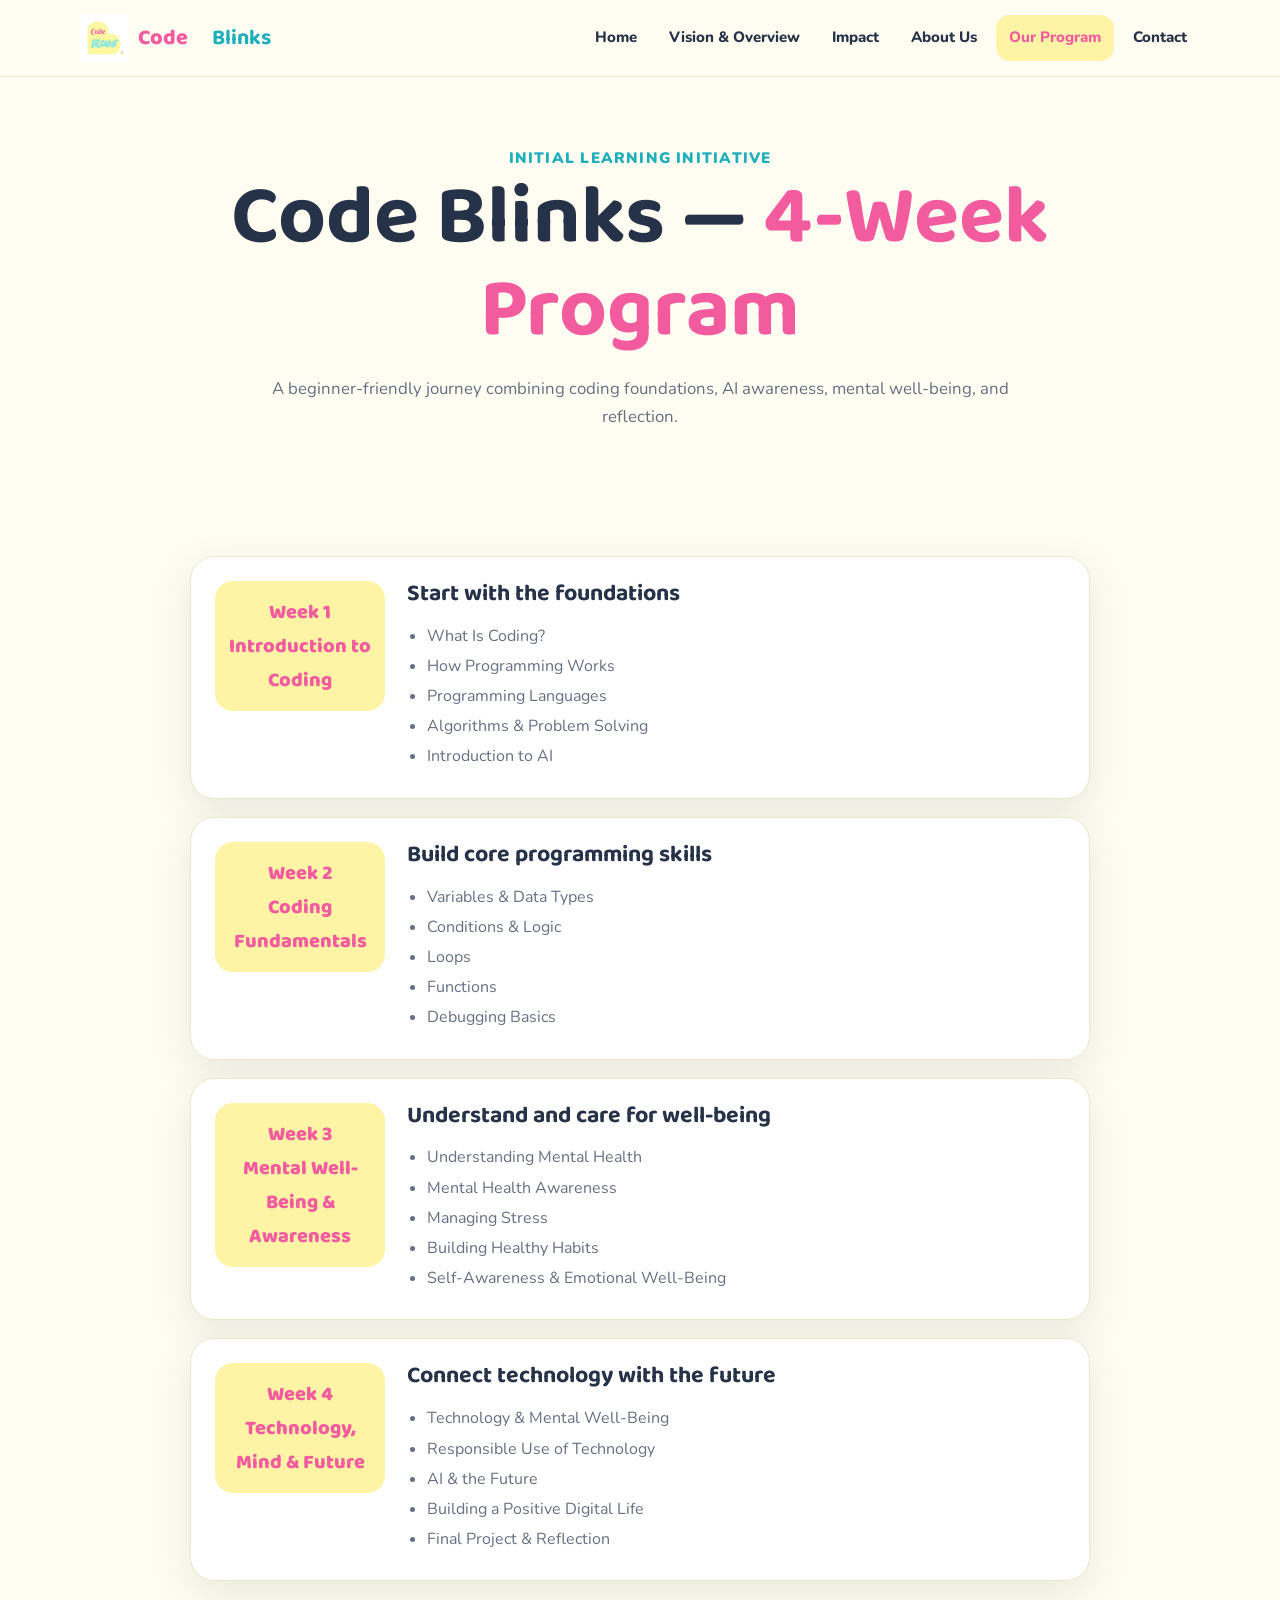
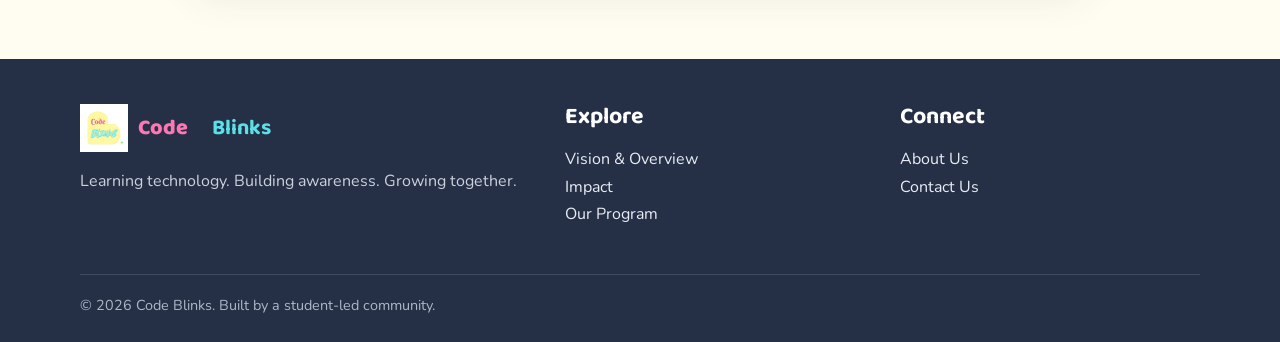
==== commit 2f121740: "Add files via upload" ====
--- a/program.html
+++ b/program.html
@@ -1,424 +1,96 @@
-<!DOCTYPE html>
+<!doctype html>
 <html lang="en">
 <head>
-    <meta charset="UTF-8">
-
-    <meta name="viewport" content="width=device-width, initial-scale=1.0">
-
-    <title>Our Program | Code Blinks</title>
-
-    <meta
-        name="description"
-        content="Explore the Code Blinks 4-week program covering coding, AI, mental well-being, technology, and personal growth."
-    >
-
-    <link rel="stylesheet" href="style.css">
+<meta charset="utf-8">
+<meta name="viewport" content="width=device-width,initial-scale=1">
+<meta name="description" content="Code Blinks — a student-led community for technology learning, AI awareness, mental well-being, and growth.">
+<title>Our Program | Code Blinks</title>
+<link rel="stylesheet" href="style.css">
 </head>
-
 <body>
 
-    <!-- =========================
-         HEADER
-    ========================== -->
+<header class="navbar">
+  <div class="container nav-inner">
+    <a class="brand" href="index.html">
+      <img src="assets/logo.png" alt="Code Blinks logo">
+      <span>Code</span>&nbsp;<b>Blinks</b>
+    </a>
+    <button class="menu-btn" aria-label="Open navigation" onclick="toggleMenu()">☰</button>
+    <nav class="nav-links" id="navLinks">
+      <a href="index.html">Home</a>
+      <a href="vision.html">Vision & Overview</a>
+      <a href="impact.html">Impact</a>
+      <a href="about.html">About Us</a>
+      <a href="program.html">Our Program</a>
+      <a href="contact.html">Contact</a>
+    </nav>
+  </div>
+</header>
 
-    <header class="site-header">
+<main>
+<section class="page-hero">
+  <div class="container">
+    <span class="page-title-mark">Initial learning initiative</span>
+    <h1>Code Blinks — <span class="gradient-text">4-Week Program</span></h1>
+    <p>A beginner-friendly journey combining coding foundations, AI awareness, mental well-being, and reflection.</p>
+  </div>
+</section>
+<section class="section">
+  <div class="container">
+    <div class="timeline">
+      <article class="week">
+        <div class="week-number">Week 1<br>Introduction to Coding</div>
+        <div><h3>Start with the foundations</h3><ul><li>What Is Coding?</li><li>How Programming Works</li><li>Programming Languages</li><li>Algorithms & Problem Solving</li><li>Introduction to AI</li></ul></div>
+      </article>
+      <article class="week">
+        <div class="week-number">Week 2<br>Coding Fundamentals</div>
+        <div><h3>Build core programming skills</h3><ul><li>Variables & Data Types</li><li>Conditions & Logic</li><li>Loops</li><li>Functions</li><li>Debugging Basics</li></ul></div>
+      </article>
+      <article class="week">
+        <div class="week-number">Week 3<br>Mental Well-Being & Awareness</div>
+        <div><h3>Understand and care for well-being</h3><ul><li>Understanding Mental Health</li><li>Mental Health Awareness</li><li>Managing Stress</li><li>Building Healthy Habits</li><li>Self-Awareness & Emotional Well-Being</li></ul></div>
+      </article>
+      <article class="week">
+        <div class="week-number">Week 4<br>Technology, Mind & Future</div>
+        <div><h3>Connect technology with the future</h3><ul><li>Technology & Mental Well-Being</li><li>Responsible Use of Technology</li><li>AI & the Future</li><li>Building a Positive Digital Life</li><li>Final Project & Reflection</li></ul></div>
+      </article>
+    </div>
+  </div>
+</section>
+</main>
 
-        <div class="container nav">
-
-            <a href="index.html" class="brand">
-
-                <img
-                    src="assets/logo.png"
-                    alt="Code Blinks Logo"
-                >
-
-                <span>Code Blinks</span>
-
-            </a>
-
-            <nav>
-
-                <ul class="nav-links">
-
-                    <li>
-                        <a href="index.html">Home</a>
-                    </li>
-
-                    <li>
-                        <a href="vision.html">Vision</a>
-                    </li>
-
-                    <li>
-                        <a href="impact.html">Impact</a>
-                    </li>
-
-                    <li>
-                        <a href="about.html">About Us</a>
-                    </li>
-
-                    <li>
-                        <a href="program.html" class="active">
-                            Our Program
-                        </a>
-                    </li>
-
-                    <li>
-                        <a href="contact.html">Contact</a>
-                    </li>
-
-                </ul>
-
-            </nav>
-
-        </div>
-
-    </header>
+<footer class="footer">
+  <div class="container">
+    <div class="footer-grid">
+      <div>
+        <a class="brand" href="index.html"><img src="assets/logo.png" alt=""> <span>Code</span>&nbsp;<b>Blinks</b></a>
+        <p>Learning technology. Building awareness. Growing together.</p>
+      </div>
+      <div>
+        <h3>Explore</h3>
+        <p><a href="vision.html">Vision & Overview</a><br>
+        <a href="impact.html">Impact</a><br>
+        <a href="program.html">Our Program</a></p>
+      </div>
+      <div>
+        <h3>Connect</h3>
+        <p><a href="about.html">About Us</a><br>
+        <a href="contact.html">Contact Us</a></p>
+      </div>
+    </div>
+    <div class="footer-bottom">© 2026 Code Blinks. Built by a student-led community.</div>
+  </div>
+</footer>
 
 
-    <!-- =========================
-         PAGE HERO
-    ========================== -->
-
-    <main>
-
-        <section class="page-hero">
-
-            <div class="container">
-
-                <h1>Our 4-Week Program</h1>
-
-                <p>
-                    A beginner-friendly journey combining technology,
-                    coding, artificial intelligence, mental well-being,
-                    and personal growth.
-                </p>
-
-            </div>
-
-        </section>
-
-
-        <!-- =========================
-             PROGRAM INTRODUCTION
-        ========================== -->
-
-        <section class="section">
-
-            <div class="container">
-
-                <div class="highlight">
-
-                    <h2>Code Blinks — 4-Week Program</h2>
-
-                    <p>
-                        Our four-week program introduces students to the
-                        fundamentals of coding and artificial intelligence
-                        while creating space for conversations around
-                        mental well-being, healthy habits, and personal
-                        growth.
-                    </p>
-
-                </div>
-
-
-                <!-- =========================
-                     WEEKLY PROGRAM
-                ========================== -->
-
-                <div class="timeline">
-
-
-                    <!-- =====================
-                         WEEK 1
-                    ====================== -->
-
-                    <article class="week-card">
-
-                        <div class="week-image">
-
-                            <img
-                                src="assets/week1.jpg"
-                                alt="Introduction to Coding"
-                            >
-
-                        </div>
-
-                        <div class="week-content">
-
-                            <span class="week-label">
-                                WEEK 1
-                            </span>
-
-                            <h2>
-                                Introduction to Coding
-                            </h2>
-
-                            <p>
-                              Start your journey into technology by
-                                understanding coding, programming,
-                                algorithms, problem solving, and the
-                                basics of artificial intelligence.
-                            </p>
-
-                            <ul>
-
-                                <li>
-                                    What Is Coding?
-                                </li>
-
-                                <li>
-                                    How Programming Works
-                                </li>
-
-                                <li>
-                                    Programming Languages
-                                </li>
-
-                                <li>
-                                    Algorithms &amp; Problem Solving
-                                </li>
-
-                                <li>
-                                    Introduction to AI
-                                </li>
-
-                            </ul>
-
-                        </div>
-
-                    </article>
-
-
-                    <!-- =====================
-                         WEEK 2
-                    ====================== -->
-
-                    <article class="week-card">
-
-                        <div class="week-image">
-
-                            <img
-                                src="assets/week2.jpg"
-                                alt="Coding Fundamentals"
-                            >
-
-                        </div>
-
-                        <div class="week-content">
-
-                            <span class="week-label">
-                                WEEK 2
-                            </span>
-
-                            <h2>
-                                Coding Fundamentals
-                            </h2>
-
-                            <p>
-                                Build a foundation in programming concepts
-                                and learn how to approach problems through
-                                logical thinking and experimentation.
-                            </p>
-
-                            <ul>
-
-                                <li>
-                                    Variables &amp; Data Types
-                                </li>
-
-                                <li>
-                                    Conditions &amp; Logic
-                                </li>
-
-                                <li>
-                                    Loops
-                                </li>
-
-                                <li>
-                                    Functions
-                                </li>
-
-                                <li>
-                                    Debugging Basics
-                                </li>
-
-                            </ul>
-
-                        </div>
-
-                    </article>
-
-
-                    <!-- =====================
-                         WEEK 3
-                    ====================== -->
-
-                    <article class="week-card">
-
-                        <div class="week-image">
-
-                            <img
-                                src="assets/week3.jpg"
-                                alt="Mental Well-Being and Awareness"
-                            >
-
-                        </div>
-
-                        <div class="week-content">
-
-                            <span class="week-label">
-                                WEEK 3
-                            </span>
-
-                            <h2>
-                                Mental Well-Being &amp; Awareness
-                            </h2>
-
-                            <p>
-                                Explore the importance of mental well-being,
-                                understand everyday pressures, and learn
-                                healthier ways to manage stress and support
-                                personal growth.
-                            </p>
-
-                            <ul>
-                              <li>
-                                    Understanding Mental Health
-                                </li>
-
-                                <li>
-                                    Mental Health Awareness
-                                </li>
-
-                                <li>
-                                    Managing Stress
-                                </li>
-
-                                <li>
-                                    Building Healthy Habits
-                                </li>
-
-                                <li>
-                                    Self-Awareness &amp; Emotional Well-Being
-                                </li>
-
-                            </ul>
-
-                        </div>
-
-                    </article>
-
-
-                    <!-- =====================
-                         WEEK 4
-                    ====================== -->
-
-                    <article class="week-card">
-
-                        <div class="week-image">
-
-                            <img
-                                src="assets/week4.jpg"
-                                alt="Technology, Mind and Future"
-                            >
-
-                        </div>
-
-                        <div class="week-content">
-
-                            <span class="week-label">
-                                WEEK 4
-                            </span>
-
-                            <h2>
-                                Technology, Mind &amp; Future
-                            </h2>
-
-                            <p>
-                                Bring technology and personal well-being
-                                together while thinking about responsible
-                                technology use, artificial intelligence,
-                                and the future.
-                            </p>
-
-                            <ul>
-
-                                <li>
-                                    Technology &amp; Mental Well-Being
-                                </li>
-
-                                <li>
-                                    Responsible Use of Technology
-                                </li>
-
-                                <li>
-                                    AI &amp; the Future
-                                </li>
-
-                                <li>
-                                    Building a Positive Digital Life
-                                </li>
-
-                                <li>
-                                    Final Project &amp; Reflection
-                                </li>
-
-                            </ul>
-
-                        </div>
-
-                    </article>
-
-
-                </div>
-
-            </div>
-
-        </section>
-
-
-        <!-- =========================
-             CLOSING MESSAGE
-        ========================== -->
-
-        <section class="section">
-
-            <div class="container">
-
-                <div class="quote">
-
-                    <p>
-                        "Learn. Create. Connect. Grow."
-                    </p>
-
-                </div>
-
-            </div>
-
-        </section>
-
-    </main>
-
-
-    <!-- =========================
-         FOOTER
-    ========================== -->
-
-    <footer class="site-footer">
-
-        <div class="container footer-inner">
-
-            <div class="footer-brand">
-                Code Blinks
-            </div>
-
-            <p>
-                We Are the Future. Let's Build It Together.
-            </p>
-
-        </div>
-
-    </footer>
+<script>
+function toggleMenu(){
+  document.getElementById('navLinks').classList.toggle('open');
+}
+document.querySelectorAll('.nav-links a').forEach(a=>{
+  if(a.pathname.split('/').pop() === location.pathname.split('/').pop()) a.classList.add('active');
+});
+</script>
 
 </body>
 </html>
--- a/style.css
+++ b/style.css
@@ -1,116 +1,158 @@
-.footer-brand {
-    font-family: "Baloo 2", sans-serif;
-    font-size: 1.4rem;
-    font-weight: 800;
+@import url('https://fonts.googleapis.com/css2?family=Baloo+2:wght@500;600;700;800&family=Nunito:wght@400;600;700;800&display=swap');
+
+:root{
+  --cream:#fffdf1;
+  --yellow:#fff3a6;
+  --yellow-strong:#ffe66d;
+  --pink:#f35b9f;
+  --cyan:#42cbd7;
+  --cyan-dark:#1faebb;
+  --ink:#263247;
+  --muted:#657083;
+  --white:#ffffff;
+  --line:#eee8c9;
+  --shadow:0 14px 40px rgba(52,62,82,.10);
+  --radius:24px;
 }
 
-/* =========================
-   MOBILE NAVIGATION
-========================= */
+*{box-sizing:border-box}
+html{scroll-behavior:smooth}
+body{
+  margin:0;
+  background:var(--cream);
+  color:var(--ink);
+  font-family:"Nunito",system-ui,-apple-system,sans-serif;
+  line-height:1.7;
+}
+a{color:inherit;text-decoration:none}
+img{max-width:100%;display:block}
+.container{width:min(1120px,92%);margin:auto}
 
-@media (max-width: 850px) {
+.navbar{
+  position:sticky;top:0;z-index:50;
+  background:rgba(255,253,241,.94);
+  backdrop-filter:blur(12px);
+  border-bottom:1px solid rgba(238,232,201,.8);
+}
+.nav-inner{height:76px;display:flex;align-items:center;justify-content:space-between;gap:24px}
+.brand{display:flex;align-items:center;gap:10px;font-family:"Baloo 2";font-size:1.35rem;font-weight:800}
+.brand img{width:48px;height:48px;object-fit:contain}
+.brand span{color:var(--pink)}
+.brand b{color:var(--cyan-dark)}
+.nav-links{display:flex;align-items:center;gap:6px}
+.nav-links a{
+  padding:10px 13px;border-radius:14px;font-weight:800;font-size:.94rem;
+}
+.nav-links a:hover,.nav-links a.active{background:var(--yellow);color:var(--pink)}
+.menu-btn{display:none;border:0;background:var(--yellow);font-size:1.4rem;border-radius:12px;padding:7px 12px}
 
-    .nav {
-        flex-direction: column;
-        padding: 14px 0;
-    }
+.hero{padding:28px 0 70px}
+.hero-banner{
+  border-radius:30px;overflow:hidden;box-shadow:var(--shadow);
+  background:var(--yellow);
+}
+.hero-banner img{width:100%;height:auto}
+.hero-copy{text-align:center;max-width:820px;margin:44px auto 0}
+.kicker{
+  display:inline-block;background:var(--yellow);color:var(--pink);
+  padding:7px 15px;border-radius:999px;font-weight:800;margin-bottom:12px
+}
+h1,h2,h3{font-family:"Baloo 2";line-height:1.12;margin:0 0 16px}
+h1{font-size:clamp(2.6rem,7vw,5.2rem)}
+h2{font-size:clamp(2rem,4vw,3.1rem)}
+h3{font-size:1.45rem}
+.gradient-text{color:var(--pink)}
+.hero-copy p{font-size:1.1rem;color:var(--muted);max-width:760px;margin:0 auto 25px}
+.buttons{display:flex;justify-content:center;gap:12px;flex-wrap:wrap}
+.btn{
+  display:inline-flex;align-items:center;justify-content:center;
+  padding:12px 21px;border-radius:999px;font-weight:800;border:2px solid transparent;
+  transition:.2s transform,.2s box-shadow
+}
+.btn:hover{transform:translateY(-2px);box-shadow:0 8px 20px rgba(52,62,82,.12)}
+.btn-primary{background:var(--pink);color:white}
+.btn-secondary{background:white;border-color:var(--cyan);color:var(--cyan-dark)}
 
-    .nav-links {
-        width: 100%;
-        justify-content: center;
-        flex-wrap: wrap;
-    }
+.section{padding:78px 0}
+.section.alt{background:#fff}
+.section-head{text-align:center;max-width:760px;margin:0 auto 38px}
+.section-head p{color:var(--muted)}
+.grid{display:grid;gap:22px}
+.grid-3{grid-template-columns:repeat(3,1fr)}
+.grid-2{grid-template-columns:repeat(2,1fr)}
+.card{
+  background:white;border:1px solid var(--line);border-radius:var(--radius);
+  padding:28px;box-shadow:var(--shadow)
+}
+.card.yellow{background:#fff9ce}
+.card.pink{background:#fff0f7}
+.card.cyan{background:#ebfcfd}
+.icon{
+  width:52px;height:52px;border-radius:17px;display:grid;place-items:center;
+  font-size:1.6rem;background:var(--yellow);margin-bottom:17px
+}
+.card p{color:var(--muted);margin:0}
+.check-list{list-style:none;padding:0;margin:0}
+.check-list li{padding:8px 0 8px 29px;position:relative;color:var(--muted)}
+.check-list li:before{content:"✓";position:absolute;left:0;color:var(--pink);font-weight:900}
 
-    .nav-links a {
-        padding: 7px 10px;
-        font-size: 0.9rem;
-    }
+.page-hero{padding:68px 0 46px;text-align:center}
+.page-hero p{max-width:760px;margin:auto;color:var(--muted);font-size:1.05rem}
+.page-title-mark{font-size:.95rem;color:var(--cyan-dark);font-weight:900;letter-spacing:.08em;text-transform:uppercase}
 
-    .hero-grid {
-        grid-template-columns: 1fr;
-    }
-
-    .hero {
-        padding: 45px 0;
-    }
-
-    .hero-image {
-        order: -1;
-    }
-
-    .cards {
-        grid-template-columns: 1fr;
-    }
-
-    .about-grid {
-        grid-template-columns: 1fr;
-    }
-
-    .week-image {
-        height: 220px;
-    }
-
-    .week-content {
-        padding: 23px;
-    }
-
-    .week-content h2 {
-        font-size: 1.7rem;
-    }
-
-    .footer-inner {
-        flex-direction: column;
-        text-align: center;
-    }
+.split{display:grid;grid-template-columns:1fr 1fr;gap:45px;align-items:center}
+.split-image{border-radius:28px;overflow:hidden;background:var(--yellow);box-shadow:var(--shadow)}
+.split-image img{width:100%;height:auto}
+.quote{
+  border-left:5px solid var(--pink);padding:10px 0 10px 20px;
+  font-size:1.15rem;font-weight:700
 }
 
-/* =========================
-   SMALL MOBILE
-========================= */
+.timeline{display:grid;gap:18px;max-width:900px;margin:auto}
+.week{
+  display:grid;grid-template-columns:170px 1fr;gap:22px;align-items:start;
+  background:white;border:1px solid var(--line);border-radius:24px;padding:24px;box-shadow:var(--shadow)
+}
+.week-number{
+  background:var(--yellow);border-radius:18px;padding:14px;text-align:center;
+  font-family:"Baloo 2";font-size:1.25rem;font-weight:800;color:var(--pink)
+}
+.week ul{margin:8px 0 0;padding-left:20px;color:var(--muted)}
+.week li{margin:3px 0}
 
-@media (max-width: 500px) {
+.mission{
+  background:linear-gradient(135deg,#fff5aa,#fff0f7);
+  border:1px solid var(--line);border-radius:30px;padding:45px;text-align:center;
+  box-shadow:var(--shadow)
+}
+.mission p{max-width:800px;margin:0 auto 24px;color:var(--muted);font-size:1.08rem}
 
-    .container {
-        width: 90%;
-    }
+.footer{background:#253047;color:#fff;padding:45px 0 25px}
+.footer-grid{display:grid;grid-template-columns:1.5fr 1fr 1fr;gap:35px}
+.footer .brand{color:white}
+.footer .brand span{color:#ff76b3}
+.footer .brand b{color:#5be0e7}
+.footer p{color:#cbd1dc}
+.footer a{color:#e9edf3}
+.footer a:hover{color:#ffe66d}
+.footer-bottom{border-top:1px solid rgba(255,255,255,.12);margin-top:30px;padding-top:18px;color:#aeb7c5;font-size:.9rem}
 
-    .hero h1 {
-        font-size: 2.8rem;
-    }
+.contact-form-card{max-width:760px;margin:auto;text-align:center}
+.form-note{color:var(--muted);margin-bottom:25px}
 
-    .page-hero {
-        padding: 45px 0 30px;
-    }
+.reveal{animation:fadeUp .65s ease both}
+@keyframes fadeUp{from{opacity:0;transform:translateY(12px)}to{opacity:1;transform:none}}
 
-    .page-hero h1 {
-        font-size: 2.5rem;
-    }
-
-    .section {
-        padding: 40px 0;
-    }
-
-    .card {
-        padding: 23px;
-    }
-
-    .week-image {
-        height: 190px;
-    }
-
-    .week-content {
-        padding: 20px;
-    }
-
-    .week-content ul {
-        padding-left: 19px;
-    }
-
-    .contact-box {
-        padding: 25px 20px;
-    }
-
-    .highlight {
-        padding: 25px;
-    }
+@media(max-width:850px){
+  .menu-btn{display:block}
+  .nav-links{
+    display:none;position:absolute;left:4%;right:4%;top:70px;background:white;
+    padding:10px;border-radius:18px;box-shadow:var(--shadow);border:1px solid var(--line);
+    flex-direction:column;align-items:stretch
+  }
+  .nav-links.open{display:flex}
+  .nav-links a{text-align:center}
+  .grid-3,.grid-2,.split,.footer-grid{grid-template-columns:1fr}
+  .week{grid-template-columns:1fr}
+  .hero{padding-top:18px}
 }
